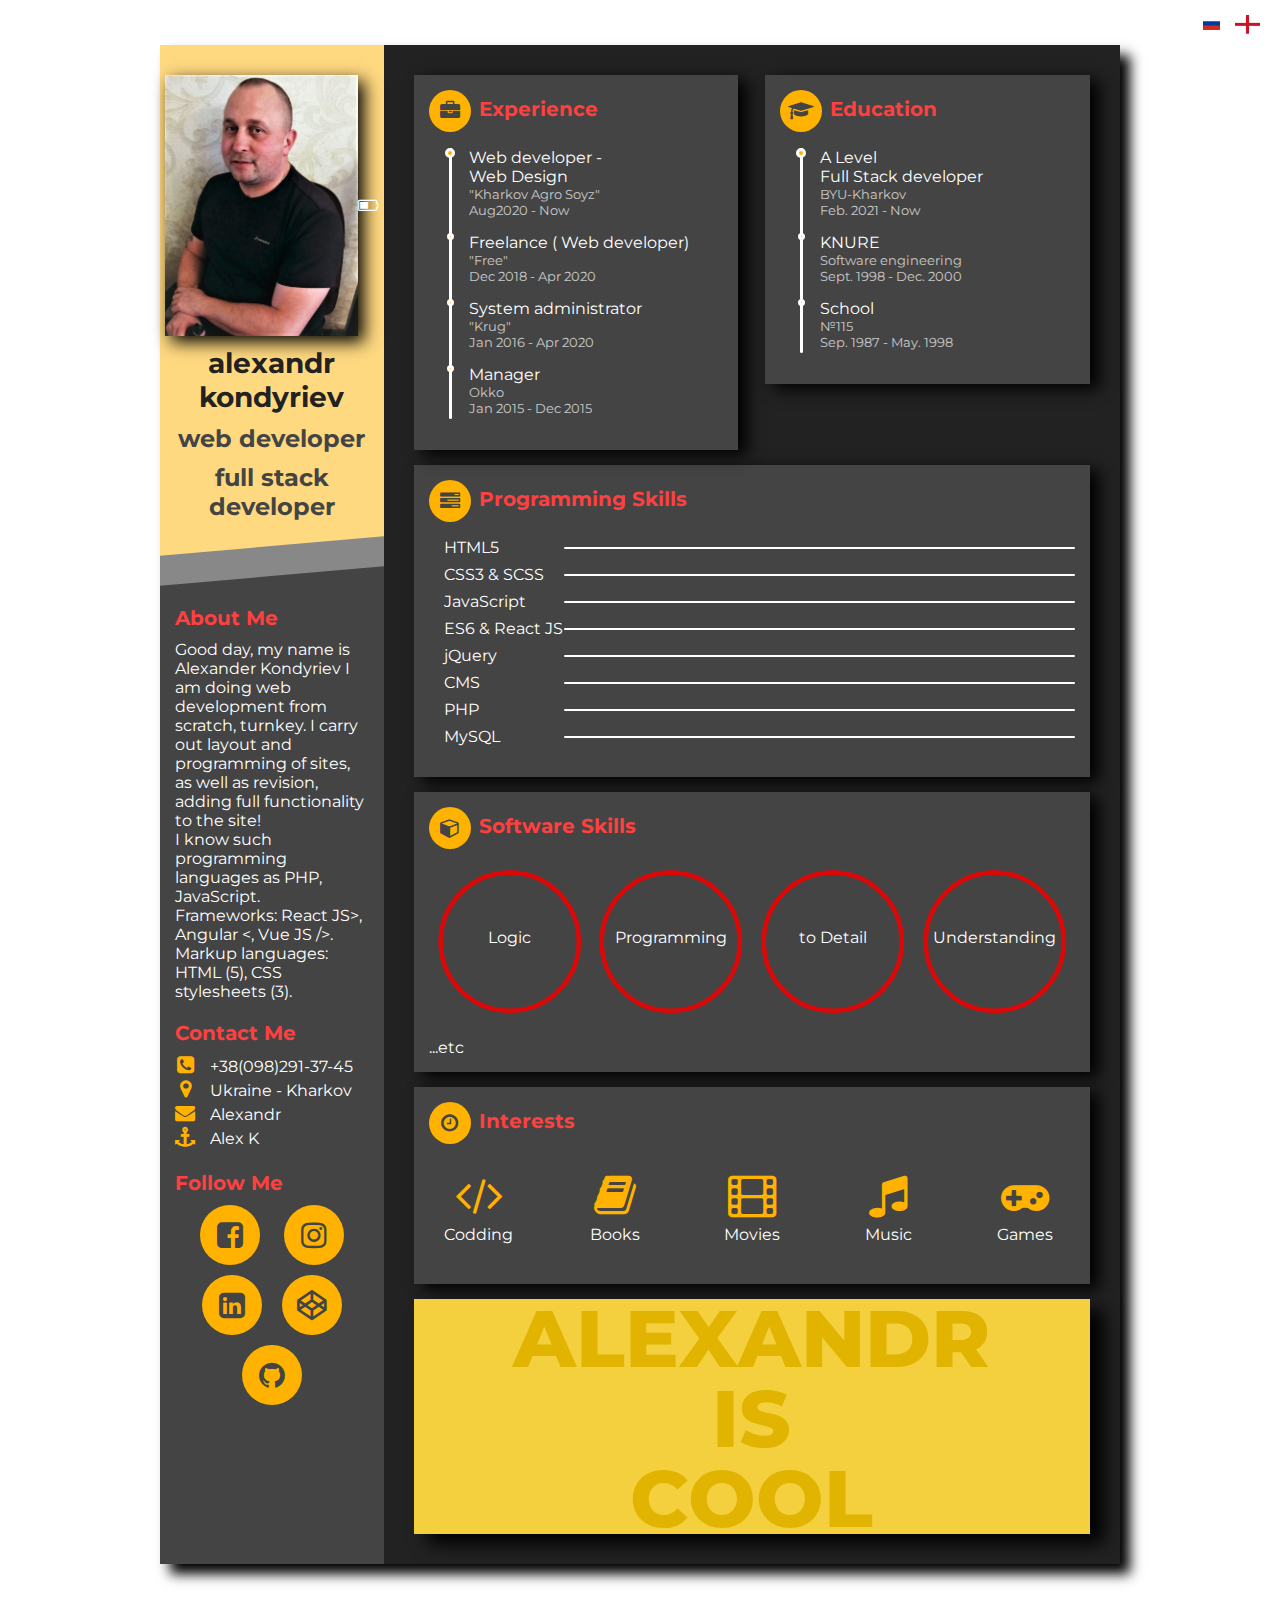
==== index.html @ 62c86c57 "Resume" ====
<!DOCTYPE html>
<html lang="en">
<head>
    <meta charset="UTF-8">
    <meta name="viewport" content="width=device-width, initial-scale=1.0">
    <link rel="stylesheet" href="style.css">
    <title>Resume</title>
    <script src="https://code.jquery.com/jquery-3.4.1.min.js" integrity="sha256-CSXorXvZcTkaix6Yvo6HppcZGetbYMGWSFlBw8HfCJo=" crossorigin="anonymous"></script>
</head>
<body>
  <div class="lang">
    <div class="language">
    <div class="ru "> <a href="#"><svg xmlns="http://www.w3.org/2000/svg" id="flag-icon-css-ru" viewBox="0 0 640 480">
      <g fill-rule="evenodd" stroke-width="1pt">
        <path fill="#fff" d="M0 0h640v480H0z"/>
        <path fill="#0039a6" d="M0 160h640v320H0z"/>
        <path fill="#d52b1e" d="M0 320h640v160H0z"/>
      </g>
    </svg>ru</a></div>
    <div class="en"> <a href="#"><svg xmlns="http://www.w3.org/2000/svg" id="flag-icon-css-gb-eng" viewBox="0 0 640 480">
      <path fill="#fff" d="M0 0h640v480H0z"/>
      <path fill="#ce1124" d="M281.6 0h76.8v480h-76.8z"/>
      <path fill="#ce1124" d="M0 201.6h640v76.8H0z"/>
    </svg> en</a></div>
  </div>
  </div>
    <div class="resume">
        <div class="base">
          <div class="profile">
            <div class="photo">
              <img src="img/my photo.jpg" alt="">
              <i class="fa fa-battery-half" aria-hidden="true"></i>
            </div>
            <div class="info">
              <h1 class="name">Alexandr Kondyriev</h1>
              <h2 class="job">Web developer</h2>
              <h2 class="job">Full Stack developer</h2>
            </div>
          </div>
          <div class="about">
            <h3>About Me</h3>Good day, my name is Alexander Kondyriev
            I am doing web development from scratch, turnkey.
            I carry out layout and programming of sites, as well as revision, adding full functionality to the site!<br>
            I know such programming languages ​​as PHP, JavaScript.<br>
            Frameworks: React JS>, Angular <, Vue JS />.
            Markup languages: HTML (5), CSS stylesheets (3).
          </div>
          <div class="contact">
            <h3>Contact Me</h3>
            <div class="call"><a href="tel:80982913745"><i class="fa fa-phone-square" aria-hidden="true"></i><span>+38(098)291-37-45</span></a></div>
            <div class="address"><a href="https://www.google.com/maps/place/%D0%A0%D0%BE%D1%81%D1%82+%D0%A5%D0%BE%D0%BB%D0%BE%D0%B4%D0%BD%D0%BE%D0%B3%D0%BE%D1%80%D1%81%D0%BA%D0%B8%D0%B9/@49.9887131,36.2101151,13z/data=!4m13!1m7!3m6!1s0x4127a09f63ab0f8b:0x2d4c18681aa4be0a!2z0KXQsNGA0YzQutC-0LIsINCl0LDRgNGM0LrQvtCy0YHQutCw0Y8g0L7QsdC70LDRgdGC0Yw!3b1!8m2!3d49.9935!4d36.230383!3m4!1s0x4127a1b22db50aef:0x34bfd02b66ab038f!8m2!3d49.9849241!4d36.1866474"><i class="fa fa-map-marker" aria-hidden="true"></i><span>Ukraine - Kharkov</span></a>
            </div>
            <div class="email"><a href="mailto:alexanderkonorxv@gmail.com"><i class="fa fa-envelope" aria-hidden="true"></i><span>Alexandr</span></a></div>
            <div class="website"><a href="#" target="_blank"><i class="fa fa-anchor" aria-hidden="true"></i><span>Alex K</span></a></div>
          </div>
          <div class="follow">
            <h3>Follow Me</h3>
            <div class="box">
              <a href="https://www.facebook.com/mister.kondyrev/" target="_blank"><i class="fa fa-facebook-square" aria-hidden="true"></i></a>
              <a href="https://www.instagram.com/alexandrus.fox/" target="_blank"><i class="fa fa-instagram" aria-hidden="true"></i></a>
              <!--<a href="https://www.pinterest.com/astronaomical/" target="_blank"><i class="fab fa-pinterest"></i></a>-->
              <a href="https://www.linkedin.com/in/alexandr-kondyriev/" target="_blank"><i class="fa fa-linkedin-square" aria-hidden="true"></i>
              <a href="https://codepen.io/alex-158" target="_blank"><i class="fa fa-codepen" aria-hidden="true"></i></a>
              <a href="https://github.com/Alex-158" target="_blank"><i class="fa fa-github" aria-hidden="true"></i></a>
            </div>
          </div>
        </div>
        <div class="func">
          <div class="work">
            <h3><i class="fa fa-briefcase"></i>Experience</h3>
            <ul>
              <li><span>Web developer -<br>Web Design</span><small>"Kharkov Agro Soyz"</small><small>Aug2020 - Now</small></li>
              <li><span>Freelance ( Web developer)</span><small>"Free"</small><small>Dec 2018 - Apr 2020</small></li>
              <li><span>System administrator</span><small>"Krug"</small><small>Jan 2016 - Apr 2020</small></li>
              <li><span>Manager</span><small>Okko</small><small>Jan 2015 - Dec 2015</small></li>
            </ul>
          </div>
          <div class="edu">
            <h3><i class="fa fa-graduation-cap"></i>Education</h3>
            <ul>
              <li><span>A Level<br>Full Stack developer</span><small>BYU-Kharkov</small><small>Feb. 2021 - Now</small></li>
              <li><span>KNURE</span><small>Software engineering</small><small>Sept. 1998 - Dec. 2000</small></li>
              <li><span> School</span><small>№115</small><small>Sep. 1987 - May. 1998</small></li>
            </ul>
          </div>
          <div class="skills-prog">
            <h3><i class="fa fa-tasks" aria-hidden="true"></i>Programming Skills</h3>
            <ul>
              <li data-percent="95"><span>HTML5</span>
                <div class="skills-bar">
                  <div class="bar"></div>
                </div>
              </li>
              <li data-percent="90"><span>CSS3 & SCSS</span>
                <div class="skills-bar">
                  <div class="bar"></div>
                </div>
              </li>
              <li data-percent="55"><span>JavaScript</span>
                <div class="skills-bar">
                  <div class="bar"></div>
                </div>
              </li>
              <li data-percent="50"><span> ES6 & React JS</span>
                <div class="skills-bar">
                  <div class="bar"></div>
                </div>
              </li>
              <li data-percent="45"><span>jQuery</span>
                <div class="skills-bar">
                  <div class="bar"></div>
                </div>
              </li>
              <li data-percent="40"><span>CMS</span>
                <div class="skills-bar">
                  <div class="bar"></div>
                </div>
              </li>
              <li data-percent="35"><span>PHP</span>
                <div class="skills-bar">
                  <div class="bar"></div>
                </div>
              </li>
              <li data-percent="30"><span>MySQL</span>
                <div class="skills-bar">
                  <div class="bar"></div>
                </div>
              </li>
            </ul>
          </div>
          <div class="skills-soft">
            <h3><i class="fa fa-cube" aria-hidden="true"></i>Software Skills</h3>
            <ul>
              <li data-percent="92">
                <svg viewbox="0 0 100 100">
                  <circle cx="50" cy="50" r="45"></circle>
                  <circle class="cbar" cx="50" cy="50" r="45"></circle>
                </svg><span>Logic</span><small></small>
              </li>
              <li data-percent="85">
                <svg viewbox="0 0 100 100">
                  <circle cx="50" cy="50" r="45"></circle>
                  <circle class="cbar" cx="50" cy="50" r="45"></circle>
                </svg><span>Programming</span><small></small>
              </li>
              <li data-percent="96">
                <svg viewbox="0 0 100 100">
                  <circle cx="50" cy="50" r="45"></circle>
                  <circle class="cbar" cx="50" cy="50" r="45"></circle>
                </svg><span> to Detail</span><small></small>
              </li>
              <li data-percent="99">
                <svg viewbox="0 0 100 100">
                  <circle cx="50" cy="50" r="45"></circle>
                  <circle class="cbar" cx="50" cy="50" r="45"></circle>
                </svg><span>Understanding </span><small></small>
              </li>
            </ul>
            ...etc
          </div>
          <div class="interests">
            <h3><i class="fa fa-clock-o" aria-hidden="true"></i>Interests</h3>
            <div class="interests-items">
              <div class="art"><i class="fa fa-code" aria-hidden="true"></i><span>Codding</span></div>
              <div class="art"><i class="fa fa-book" aria-hidden="true"></i><span>Books</span></div>
              <div class="movies"><i class="fa fa-film" aria-hidden="true"></i><span>Movies</span></div>
              <div class="music"><i class="fa fa-music" aria-hidden="true"></i><span>Music</span></div>
              <div class="games"><i class="fa fa-gamepad" aria-hidden="true"></i><span>Games</span></div>
            </div>
          </div>
          <div class="canvas">
            <div class="words word-1">
              <span>A</span>
              <span>L</span>
              <span>E</span>
              <span>X</span>
              <span>A</span>
              <span>N</span>
              <span>D</span>
              <span>R</span>
            </div>
            
            <div class="words word-2">
              <span>I</span>
              <span>S</span>
            </div>
            
            <div class="words word-3">
              <span>C</span>
              <span>O</span>
              <span>O</span>
              <span>L</span>
            </div>
          </div>
        
        </div>
      </div>
     
      <script src="index.js"></script>
    
</body>
</html>
---- style.css ----
@import url("https://fonts.googleapis.com/css?family=Montserrat");
@import url("https://netdna.bootstrapcdn.com/font-awesome/4.1.0/css/font-awesome.min.css");
:root{
--darkest-blue: #222;
--darker-blue: #444;
--dark-blue: #888;
--medium-blue: #CCC;
--light-blue: #DDD;
--lighter-blue: #5c6bc0;
--lightest-blue: #9fa8da;
--white: #FFF;
--black: #000;
--orange: #ffb300;
--yellow: #fdd835;
}


*,
*:before,
*:after {
  -webkit-box-sizing: inherit;
  -moz-box-sizing: inherit;
  box-sizing: inherit;
}

html,
body {
  -webkit-box-sizing: border-box;
  -moz-box-sizing: border-box;
  box-sizing: border-box;
  margin: 0;
  padding: 0;
  -webkit-transition: 0.5s;
  transition: 0.5s;
  background: var(--white);
  cursor: default;
  font-family: "Montserrat", sans-serif;
  font-size: 16px;
}

a {
  text-decoration: none;
  color: #fff;
  display: block;
  transition-duration: 0.3s;
}

ul {
  list-style-type: none;
  padding: 0;
}


h3 {
  color: #ff4040;
  margin: 10px 0;
  font-size: 1.25em;
}

.resume {
  width: 960px;
  background: var(--darkest-blue);
  color: var(--white);
  margin: 45px auto;
  box-shadow: 10px 10px 12px var(--black);
  position: relative;
  display: flex;
}
.resume .base,
.resume .func {
  box-sizing: border-box;
  float: left;
}
.resume .base > div,
.resume .func > div {
  padding-bottom: 10px;
}
.resume .base > div:last-of-type,
.resume .func > div:last-of-type {
  padding-bottom: 0;
}
.resume .base {
  width: 30%;
  padding: 30px 15px;
  background: var(--darker-blue);
  color: var(--white);
}
.resume .base .profile {
  background: #ffd980;
  padding: 30px 15px 40px 15px;
  margin: -30px -15px 45px -15px;
  position: relative;
  z-index: 2;
}
.resume .base .profile::after {
  content: "";
  position: absolute;
  background: var(--dark-blue);
  width: 100%;
  height: 30px;
  bottom: -15px;
  left: 0;
  transform: skewY(-5deg);
  z-index: -1;
}
.resume .base .profile .photo img {
  width: 100%;
  box-shadow: 6px 6px 16px black;
}
.resume .base .profile .photo {
  display: flex;
  justify-content: center;
  align-items: center;
}
.lang{
  display: flex;
  position: absolute;
  top: 15px;
  right: 20px;
}
.language{
 padding-left: 10px;
 display: flex;
}
.ru{
  padding-right: 15px;
}
.resume .base .profile .fa-rocket {
  font-size: 100px;
  text-align: center;
  margin: auto;
  color: var(--darker-blue);
}
.resume .base .profile .info {
  text-align: center;
  color: var(--white);
}
.resume .base .profile .info .name {
  margin-top: 10px;
  margin-bottom: 0;
  font-size: 1.75em;
  text-transform: lowercase;
  color: var(--darkest-blue);
}
.resume .base .profile .info .job {
  margin-top: 10px;
  margin-bottom: 0;
  font-size: 1.5em;
  text-transform: lowercase;
  color: var(--darker-blue);
}
.canvas{
  margin-top: 15px;
  background:#f4d03f;
  text-align: center;
  height: 235px;
  box-shadow: 14px 10px 17px black
}
.words {
  color: #e0b400;
  font-size: 0;
  font-weight: 800;
  line-height: 1;
}

.words span {
  font-size: 5rem;
  display: inline-block;
  animation: move 3s ease-in-out infinite;
}

@keyframes move {
  0% {
    transform: translate(-30%, 0);
  }
  50% {
    text-shadow: 0 25px 50px rgba(0, 0, 0, 0.75);
  }
  100% {
    transform: translate(30%, 0);
  }
}

.words span:nth-child(2) {
  animation-delay: 0.5s;
}

.words span:nth-child(3) {
  animation-delay: 1s;
}

.words span:nth-child(4) {
  animation-delay: 1.5s;
}

.words span:nth-child(5) {
  animation-delay: 2s;
}

.words span:nth-child(6) {
  animation-delay: 2.5s;
}

.words span:nth-child(7) {
  animation-delay: 3s;
}
.resume .base .contact div {
  line-height: 24px;
}
.resume .base .contact div a:hover {
  color: var(--yellow);
}
.resume .base .contact div a:hover span::after {
  width: 100%;
}
.resume .base .contact div:hover i {
  color: var(--yellow);
}
.resume .base .contact div i {
  color: var(--orange);
  width: 20px;
  height: 20px;
  font-size: 20px;
  text-align: center;
  margin-right: 15px;
  transition-duration: 0.3s;
}
.resume .base .contact div span {
  position: relative;
}
.resume .base .contact div span::after {
  content: "";
  position: absolute;
  background: var(--yellow);
  height: 1px;
  width: 0;
  bottom: 0;
  left: 0;
  transition-duration: 0.3s;
}
.resume .base .follow .box {
  text-align: center;
  vertical-align: middle;
}
.resume .base .follow .box a {
  display: inline-block;
  vertical-align: text-bottom;
}
.resume .base .follow .box a:hover i {
  background: var(--yellow);
  border-radius: 5px;
  transform: rotate(45deg) scale(0.8);
}
.resume .base .follow .box a:hover i::before {
  transform: rotate(-45deg) scale(1.5);
}
.resume .base .follow .box i {
  display: inline-block;
  font-size: 30px;
  background: var(--orange);
  width: 60px;
  height: 60px;
  border-radius: 50%;
  line-height: 60px;
  color: var(--darker-blue);
  margin: 0 10px 10px 10px;
  transition-duration: 0.3s;
}
.resume .base .follow .box i::before {
  transition-duration: 0.3s;
}
.resume .base .follow .box i.fa::before {
  display: block;
}
.resume .func {
  width: 100%;
  padding: 30px;
}
.resume .func:hover > div {
  transition-duration: 0.5s;
}
.resume .func:hover > div:hover h3 i {
  transform: scale(1.25);
}
.resume .func:hover > div:not(:hover) {
  opacity: 0.5;
}
.resume .func h3 {
  transition-duration: 0.3s;
  margin-top: 0;
}
.resume .func h3 i {
  color: var(--darker-blue);
  background: var(--orange);
  width: 42px;
  height: 42px;
  font-size: 20px;
  line-height: 42px;
  border-radius: 50%;
  text-align: center;
  vertical-align: middle;
  margin-right: 8px;
  transition-duration: 0.3s;
}
.resume .func .work,
.resume .func .edu {
  float: left;
}
.resume .func .work small,
.resume .func .edu small {
  display: block;
  opacity: 0.7;
}
.resume .func .work ul li,
.resume .func .edu ul li {
  position: relative;
  margin-left: 15px;
  padding-left: 25px;
  padding-bottom: 15px;
}
.resume .func .work ul li:hover::before,
.resume .func .edu ul li:hover::before {
  animation: circle 1.2s infinite;
}
.resume .func .work ul li:hover span,
.resume .func .edu ul li:hover span {
  color: var(--yellow);
}
@keyframes circle {
  from {
    box-shadow: 0 0 0 0px var(--yellow);
  }
  to {
    box-shadow: 0 0 0 6px rgba(255, 255, 255, 0);
  }
}
.resume .func .work ul li:first-of-type::before,
.resume .func .edu ul li:first-of-type::before {
  width: 10px;
  height: 10px;
  left: 1px;
}
.resume .func .work ul li:last-of-type,
.resume .func .edu ul li:last-of-type {
  padding-bottom: 3px;
}
.resume .func .work ul li:last-of-type::after,
.resume .func .edu ul li:last-of-type::after {
  border-radius: 1.5px;
}
.resume .func .work ul li::before,
.resume .func .work ul li::after,
.resume .func .edu ul li::before,
.resume .func .edu ul li::after {
  content: "";
  display: block;
  position: absolute;
}
.resume .func .work ul li::before,
.resume .func .edu ul li::before {
  width: 7px;
  height: 7px;
  border: 3px solid var(--white);
  background: var(--orange);
  border-radius: 50%;
  left: 3px;
  z-index: 1;
}
.resume .func .work ul li::after,
.resume .func .edu ul li::after {
  width: 3px;
  height: 100%;
  background: var(--white);
  left: 5px;
  top: 0;
}
.resume .func .work ul li span,
.resume .func .edu ul li span {
  transition-duration: 0.3s;
}
.resume .func .work {
  width: 48%;
  background: var(--darker-blue);
  padding: 15px;
  margin: 0 4% 15px 0;
  box-shadow: 9px 5px 15px black;
}
.resume .func .edu {
  width: 48%;
  background: var(--darker-blue);
  padding: 15px;
  box-shadow: 9px 5px 15px black;
}
.resume .func .skills-prog {
  clear: both;
  background: var(--darker-blue);
  padding: 15px;
  box-shadow: 9px 5px 15px black;
}
.resume .func .skills-prog ul {
  margin-left: 15px;
}
.resume .func .skills-prog ul li {
  margin-bottom: 8px;
  display: flex;
  align-items: center;
  transition-duration: 0.3s;
}
.resume .func .skills-prog ul li:hover {
  color: var(--yellow);
}
.resume .func .skills-prog ul li:hover .skills-bar .bar {
  background: var(--yellow);
  box-shadow: 0 0 0 1px var(--yellow);
}
.resume .func .skills-prog ul li span {
  display: block;
  width: 120px;
}
.resume .func .skills-prog ul li .skills-bar {
  background: var(--white);
  height: 2px;
  width: calc(100% - 120px);
  position: relative;
  border-radius: 2px;
}
.resume .func .skills-prog ul li .skills-bar .bar {
  position: absolute;
  top: -1px;
  height: 4px;
  background: var(--orange);
  box-shadow: 0 0 0 var(--orange);
  border-radius: 5px;
}
.resume .func .skills-soft {
  clear: both;
  background: var(--darker-blue);
  padding: 15px;
  margin: 15px 0 0;
  box-shadow: 9px 5px 15px black;
}
.resume .func .skills-soft ul {
  display: flex;
  justify-content: space-between;
  text-align: center;
}
.resume .func .skills-soft ul li {
  position: relative;
}
.resume .func .skills-soft ul li:hover svg .cbar {
  stroke: var(--yellow);
  stroke-width: 4px;
}
.resume .func .skills-soft ul li:hover span,
.resume .func .skills-soft ul li:hover small {
  transform: scale(1.2);
}
.resume .func .skills-soft ul li svg {
  width: 95%;
  fill: transparent;
  transform: rotate(-90deg);
}
.resume .func .skills-soft ul li svg circle {
  stroke-width: 1px;
  stroke: var(--white);
}
.resume .func .skills-soft ul li svg .cbar {
  stroke-width: 3px;
  stroke: #dc0808;
  stroke-linecap: round;
}
.resume .func .skills-soft ul li span,
.resume .func .skills-soft ul li small {
  position: absolute;
  display: block;
  width: 100%;
  top: 52%;
  transition-duration: 0.3s;
}
.resume .func .skills-soft ul li span {
  top: 40%;
}
.resume .func .interests {
  background: var(--darker-blue);
  margin: 15px 0 0;
  padding: 15px;
  box-shadow: 9px 5px 15px black;
}
.resume .func .interests-items {
  box-sizing: border-box;
  padding: 0 0 15px;
  width: 100%;
  text-align: center;
  display: flex;
  justify-content: space-between;
}
.resume .func .interests-items div {
  display: flex;
  flex-direction: column;
  justify-content: center;
  align-items: center;
  width: 100px;
  height: 100px;
  border-radius: 50%;
}
.resume .func .interests-items div:hover i {
  transform: scale(1.2);
}
.resume .func .interests-items div:hover span {
  color: var(--yellow);
  transition-duration: 0.3s;
}
.resume .func .interests-items div i {
  font-size: 45px;
  width: 60px;
  height: 60px;
  line-height: 60px;
  color: var(--orange);
  transition-duration: 0.3s;
}
.resume .func .interests-items div span {
  display: block;
}
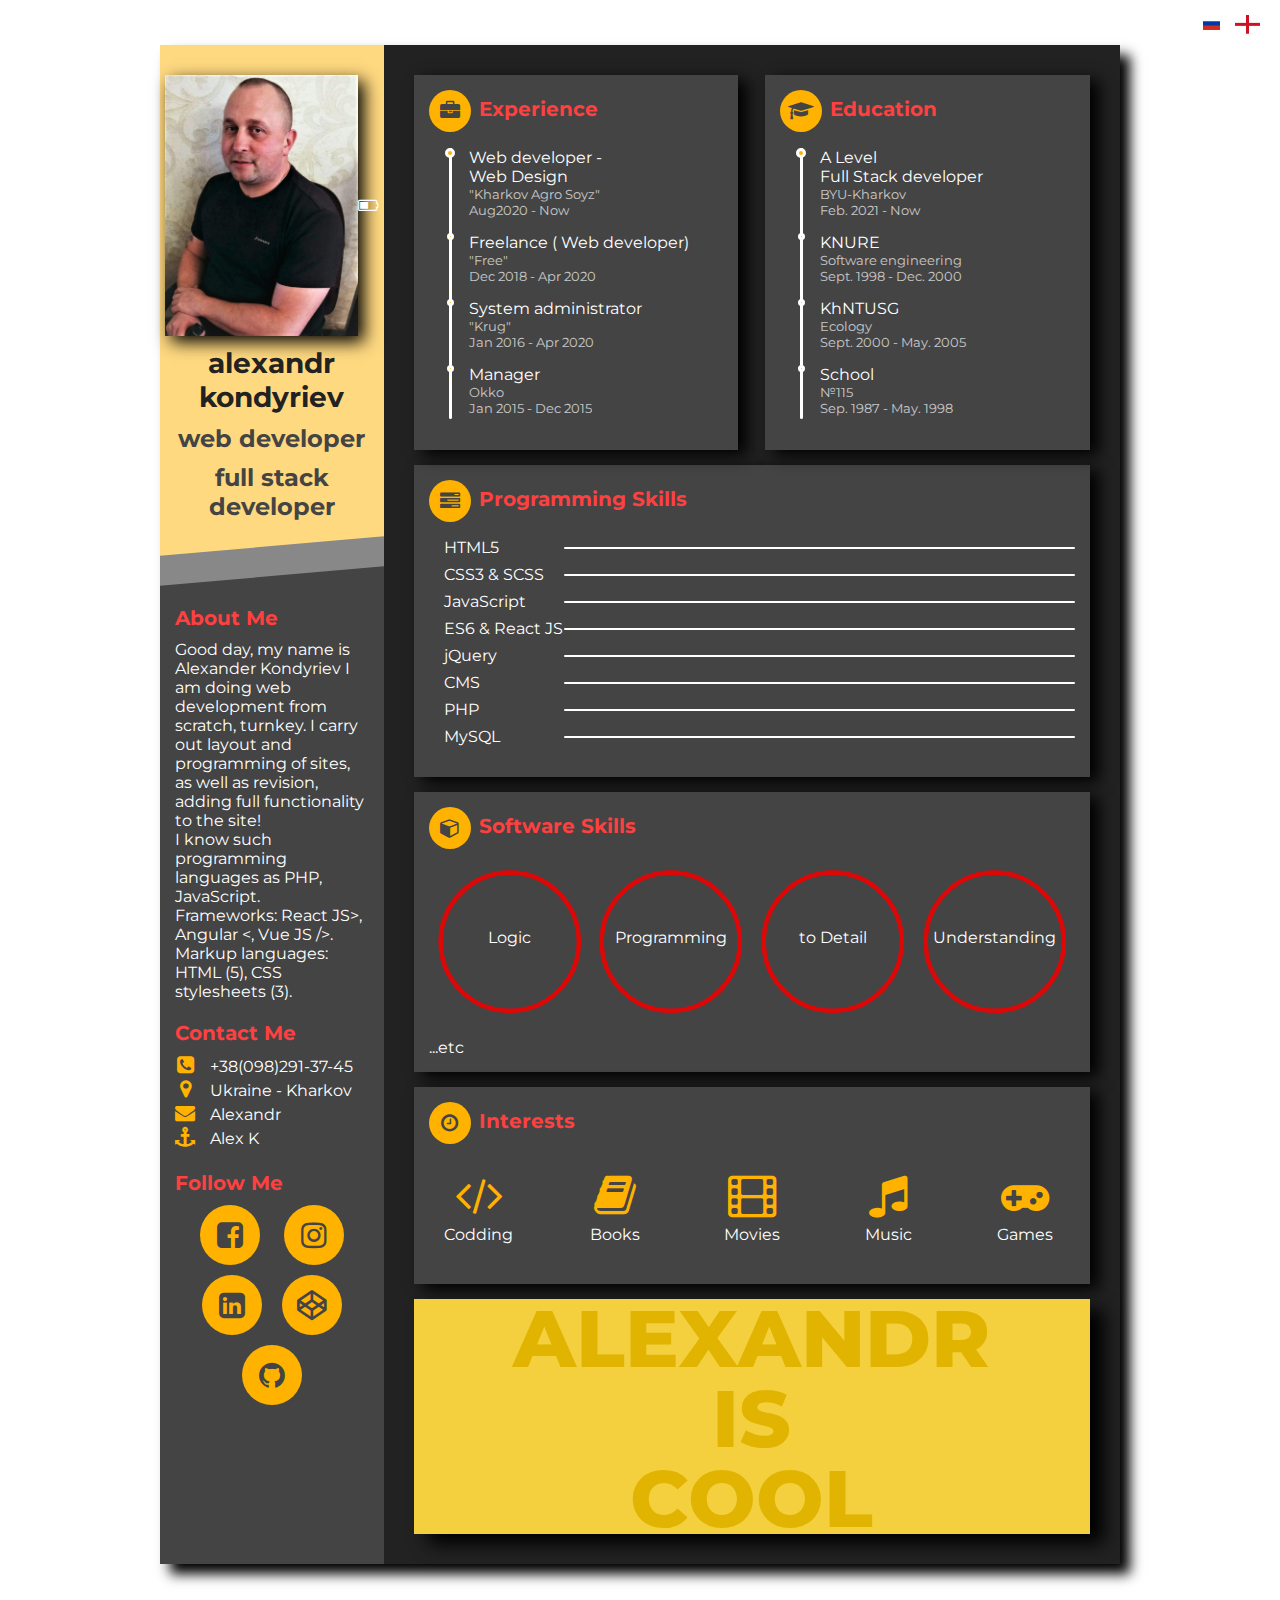
==== commit 2476531b: "Resume" ====
--- a/index.html
+++ b/index.html
@@ -80,6 +80,7 @@
             <ul>
               <li><span>A Level<br>Full Stack developer</span><small>BYU-Kharkov</small><small>Feb. 2021 - Now</small></li>
               <li><span>KNURE</span><small>Software engineering</small><small>Sept. 1998 - Dec. 2000</small></li>
+              <li><span>KhNTUSG</span><small>Ecology</small><small>Sept. 2000 - May. 2005</small></li>
               <li><span> School</span><small>№115</small><small>Sep. 1987 - May. 1998</small></li>
             </ul>
           </div>
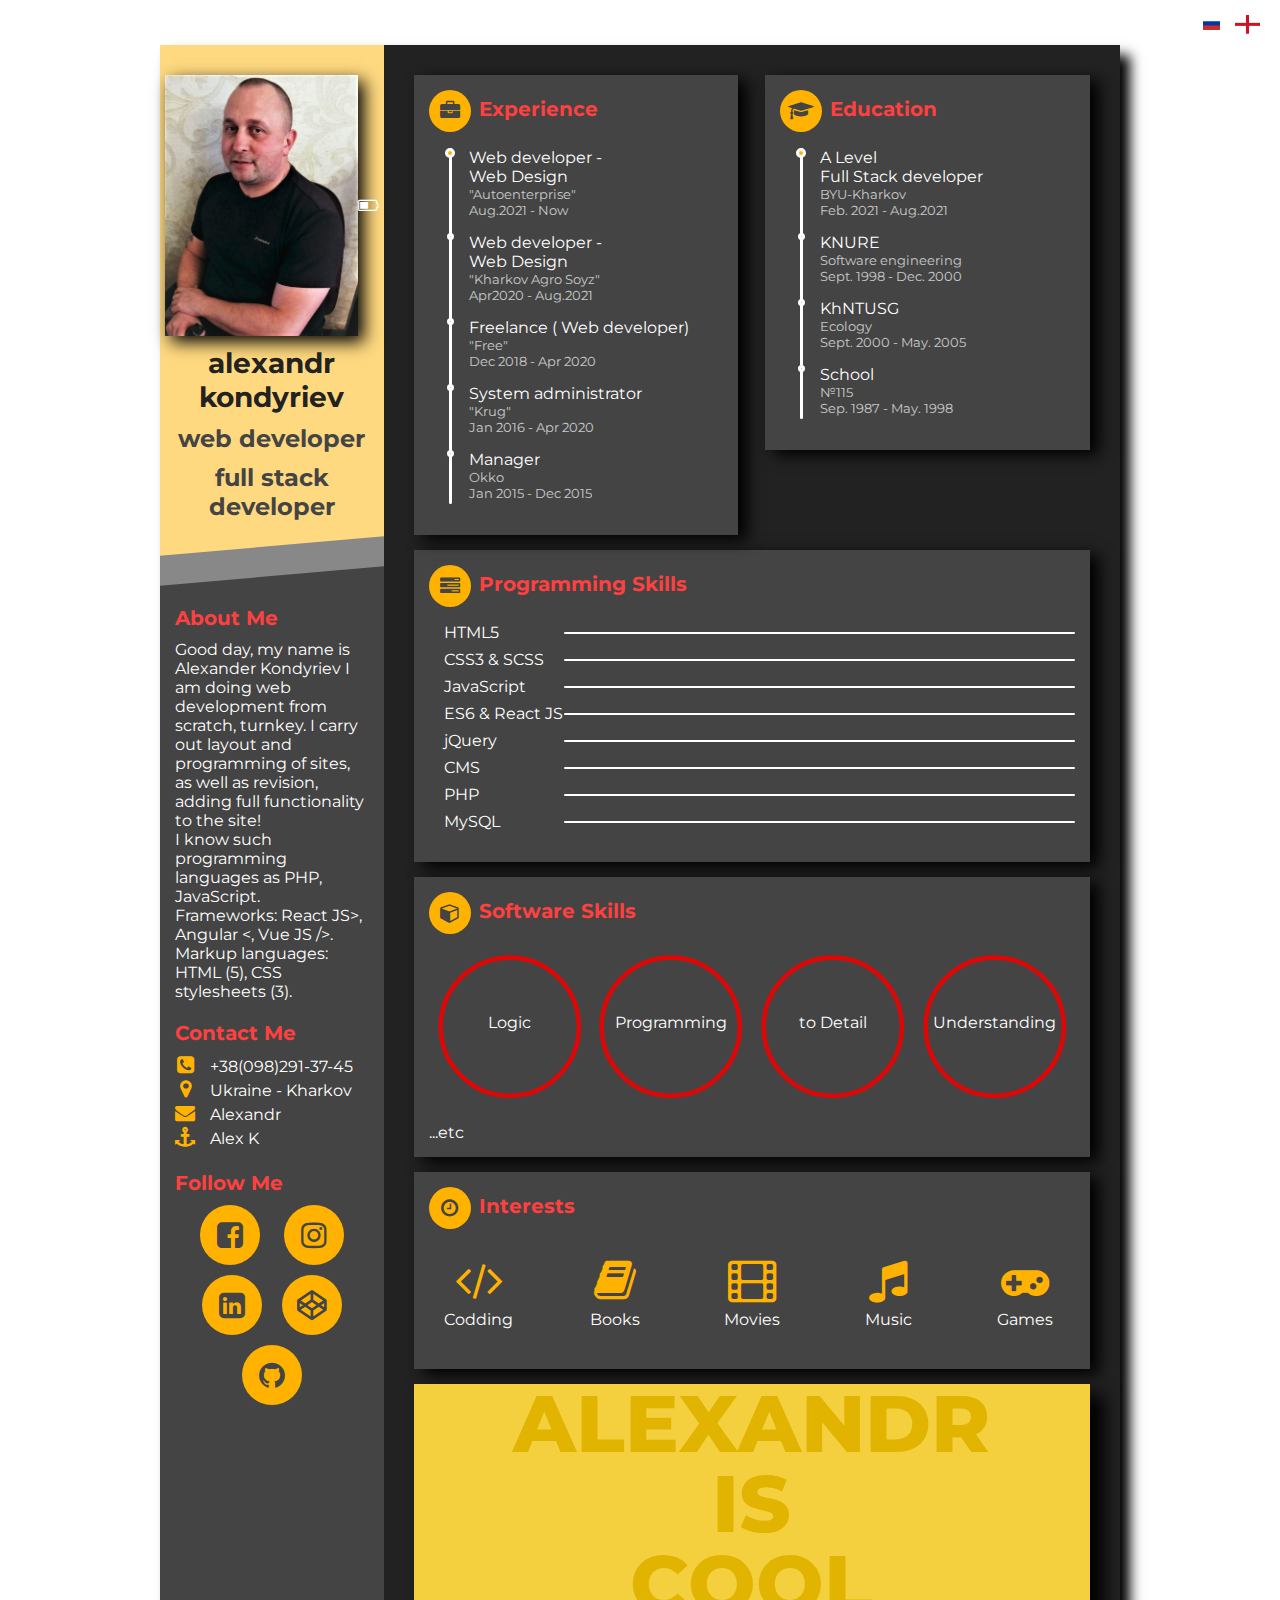
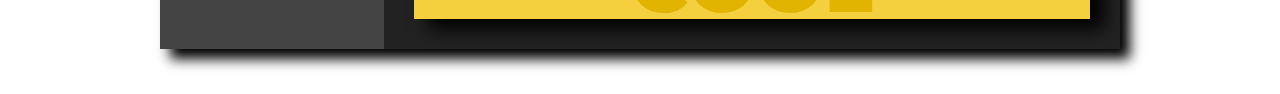
==== commit 5b88b9a6: "Update index.html" ====
--- a/index.html
+++ b/index.html
@@ -69,7 +69,8 @@
           <div class="work">
             <h3><i class="fa fa-briefcase"></i>Experience</h3>
             <ul>
-              <li><span>Web developer -<br>Web Design</span><small>"Kharkov Agro Soyz"</small><small>Aug2020 - Now</small></li>
+              <li><span>Web developer -<br>Web Design</span><small>"Autoenterprise"</small><small>Aug.2021 - Now</small></li> 
+              <li><span>Web developer -<br>Web Design</span><small>"Kharkov Agro Soyz"</small><small>Apr2020 - Aug.2021</small></li>
               <li><span>Freelance ( Web developer)</span><small>"Free"</small><small>Dec 2018 - Apr 2020</small></li>
               <li><span>System administrator</span><small>"Krug"</small><small>Jan 2016 - Apr 2020</small></li>
               <li><span>Manager</span><small>Okko</small><small>Jan 2015 - Dec 2015</small></li>
@@ -78,7 +79,7 @@
           <div class="edu">
             <h3><i class="fa fa-graduation-cap"></i>Education</h3>
             <ul>
-              <li><span>A Level<br>Full Stack developer</span><small>BYU-Kharkov</small><small>Feb. 2021 - Now</small></li>
+              <li><span>A Level<br>Full Stack developer</span><small>BYU-Kharkov</small><small>Feb. 2021 - Aug.2021</small></li>
               <li><span>KNURE</span><small>Software engineering</small><small>Sept. 1998 - Dec. 2000</small></li>
               <li><span>KhNTUSG</span><small>Ecology</small><small>Sept. 2000 - May. 2005</small></li>
               <li><span> School</span><small>№115</small><small>Sep. 1987 - May. 1998</small></li>
@@ -200,4 +201,4 @@
       <script src="index.js"></script>
     
 </body>
-</html>+</html>
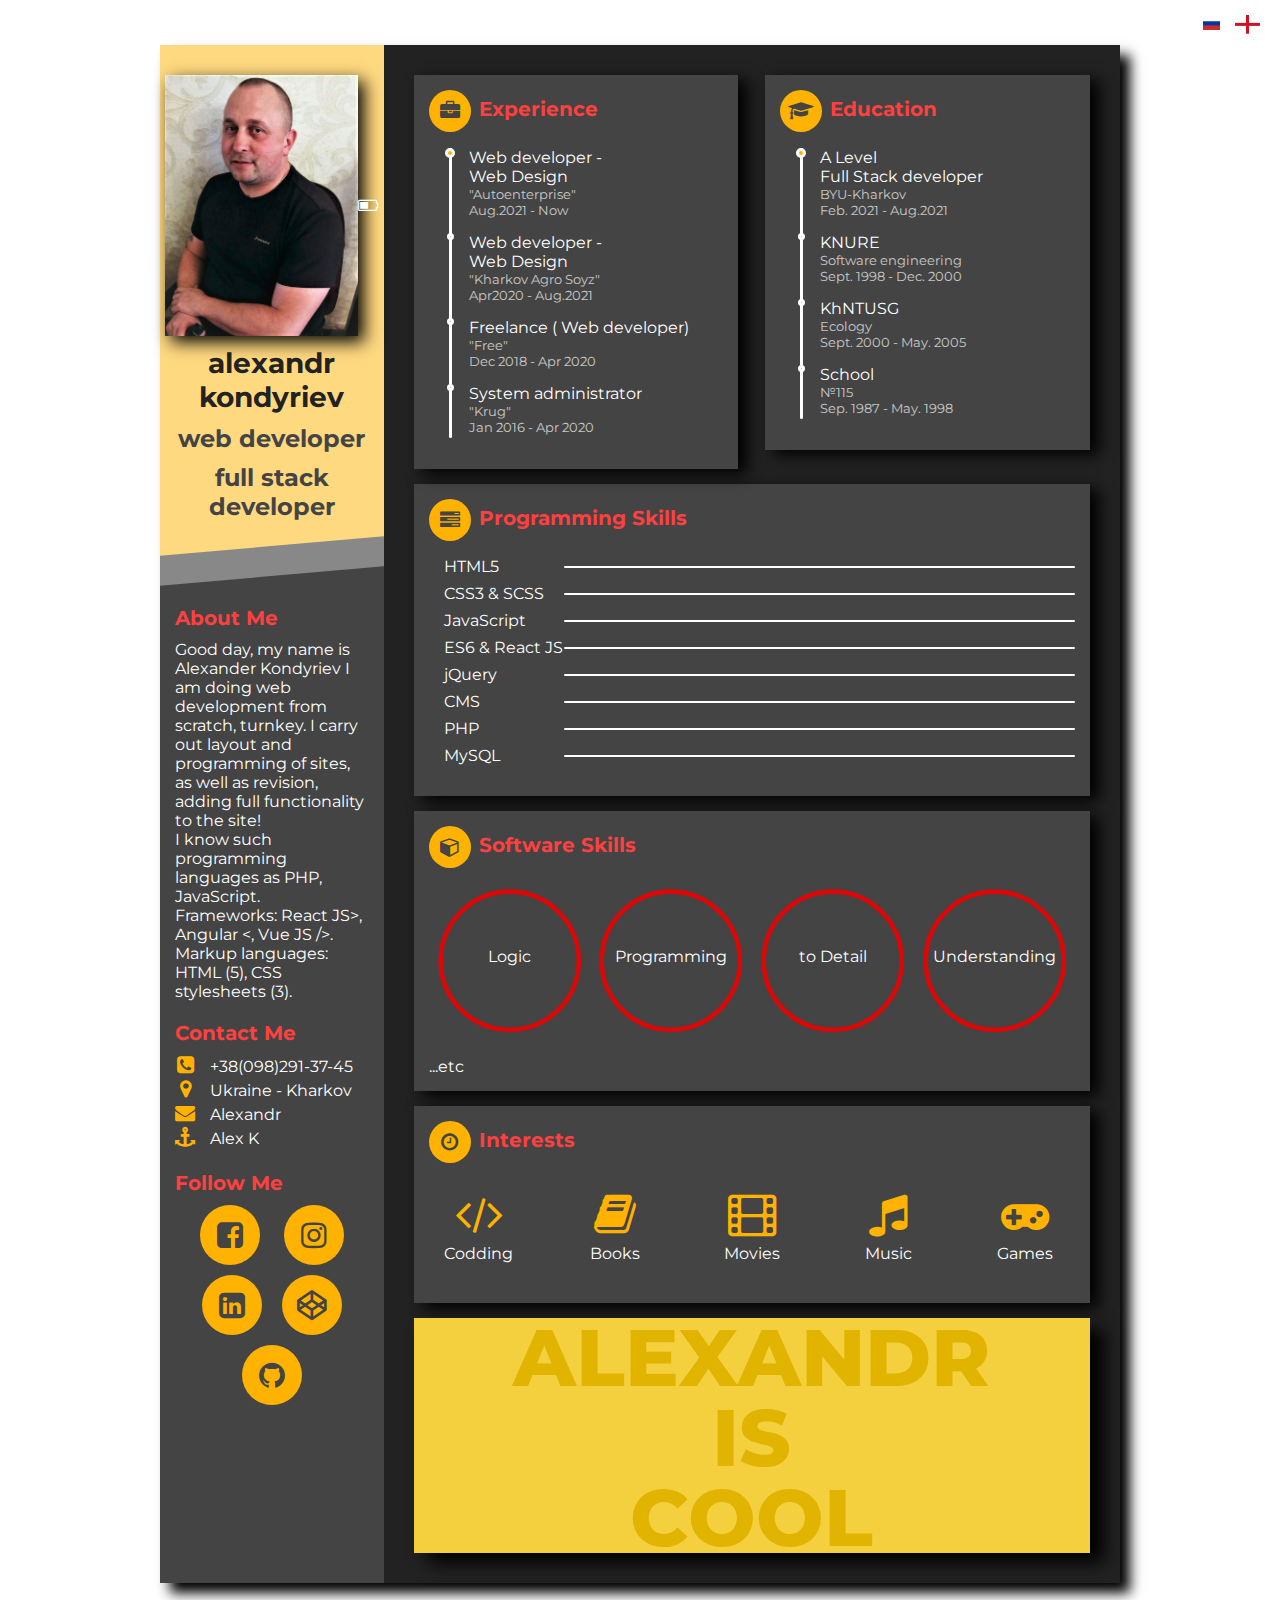
==== commit 4a8380d8: "Update index.html" ====
--- a/index.html
+++ b/index.html
@@ -73,7 +73,6 @@
               <li><span>Web developer -<br>Web Design</span><small>"Kharkov Agro Soyz"</small><small>Apr2020 - Aug.2021</small></li>
               <li><span>Freelance ( Web developer)</span><small>"Free"</small><small>Dec 2018 - Apr 2020</small></li>
               <li><span>System administrator</span><small>"Krug"</small><small>Jan 2016 - Apr 2020</small></li>
-              <li><span>Manager</span><small>Okko</small><small>Jan 2015 - Dec 2015</small></li>
             </ul>
           </div>
           <div class="edu">
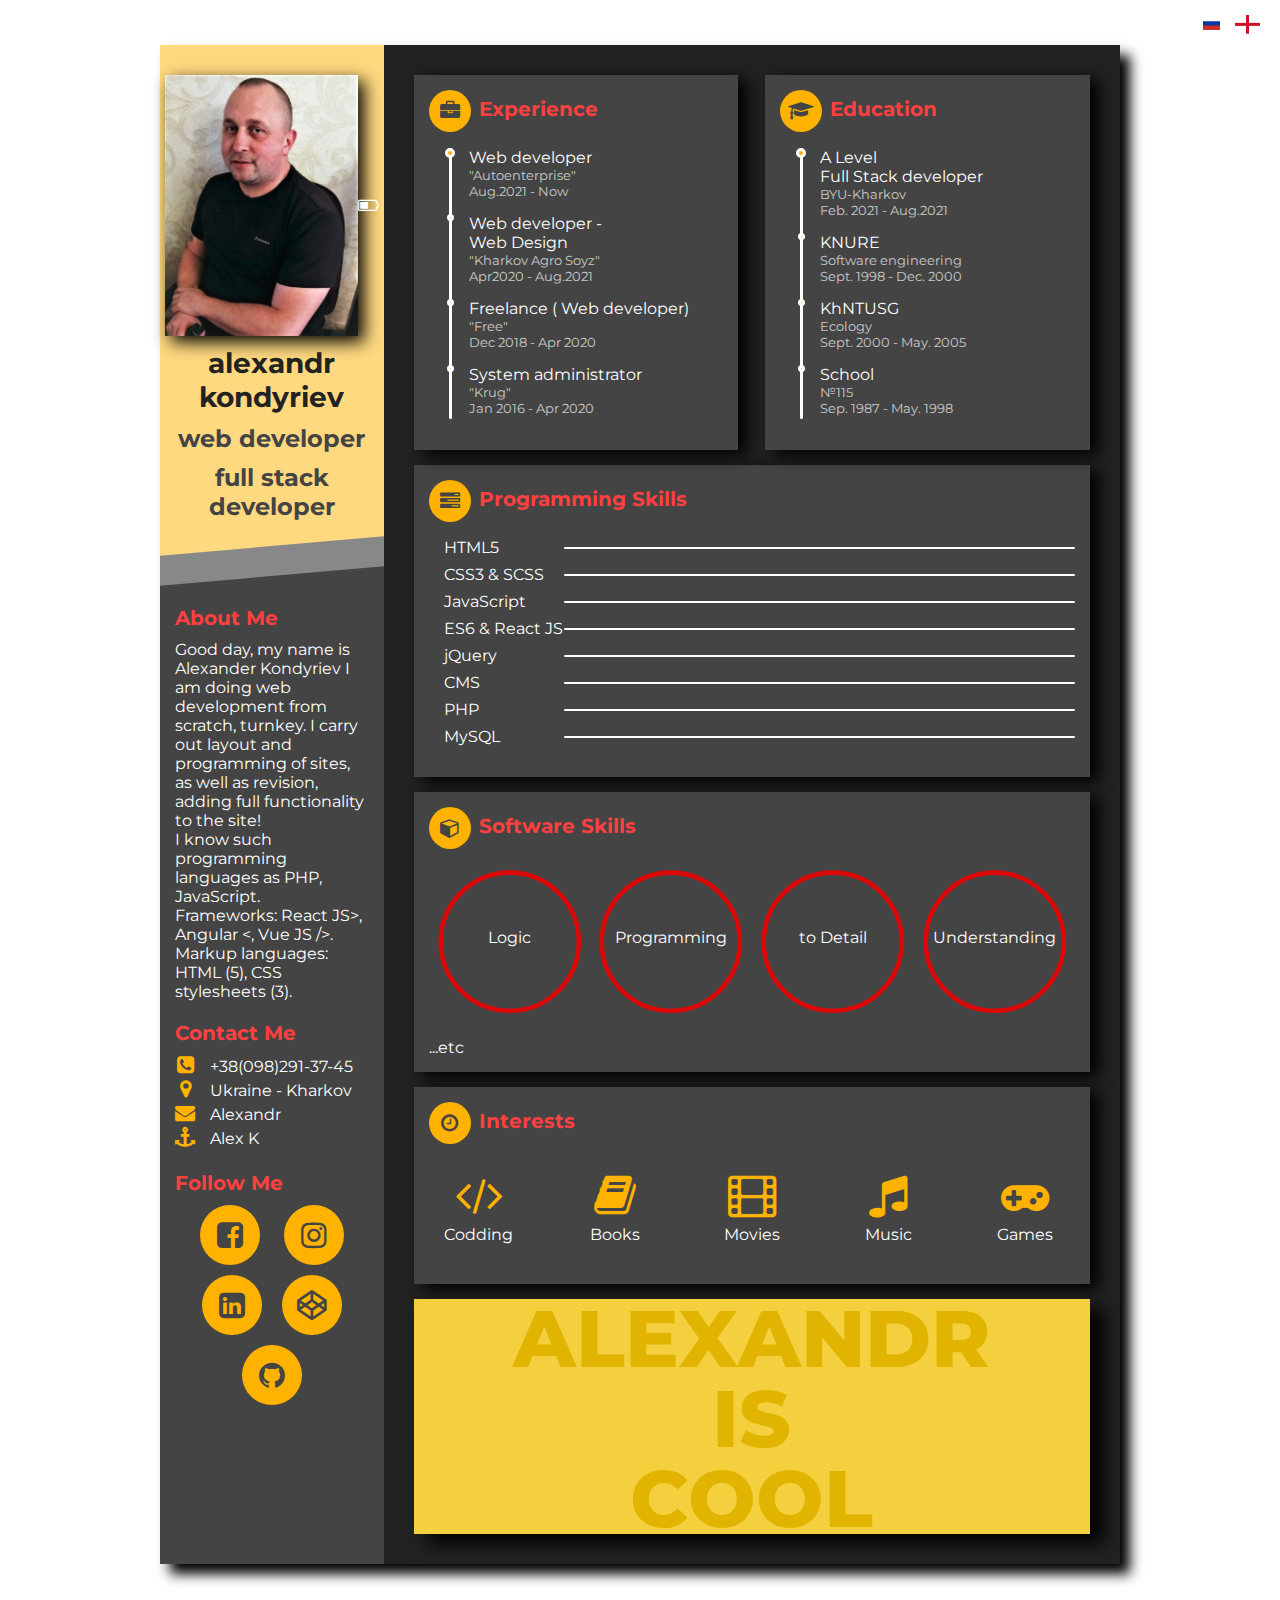
==== commit 00d91dca: "Update index.html" ====
--- a/index.html
+++ b/index.html
@@ -69,7 +69,7 @@
           <div class="work">
             <h3><i class="fa fa-briefcase"></i>Experience</h3>
             <ul>
-              <li><span>Web developer -<br>Web Design</span><small>"Autoenterprise"</small><small>Aug.2021 - Now</small></li> 
+              <li><span>Web developer</span><small>"Autoenterprise"</small><small>Aug.2021 - Now</small></li> 
               <li><span>Web developer -<br>Web Design</span><small>"Kharkov Agro Soyz"</small><small>Apr2020 - Aug.2021</small></li>
               <li><span>Freelance ( Web developer)</span><small>"Free"</small><small>Dec 2018 - Apr 2020</small></li>
               <li><span>System administrator</span><small>"Krug"</small><small>Jan 2016 - Apr 2020</small></li>
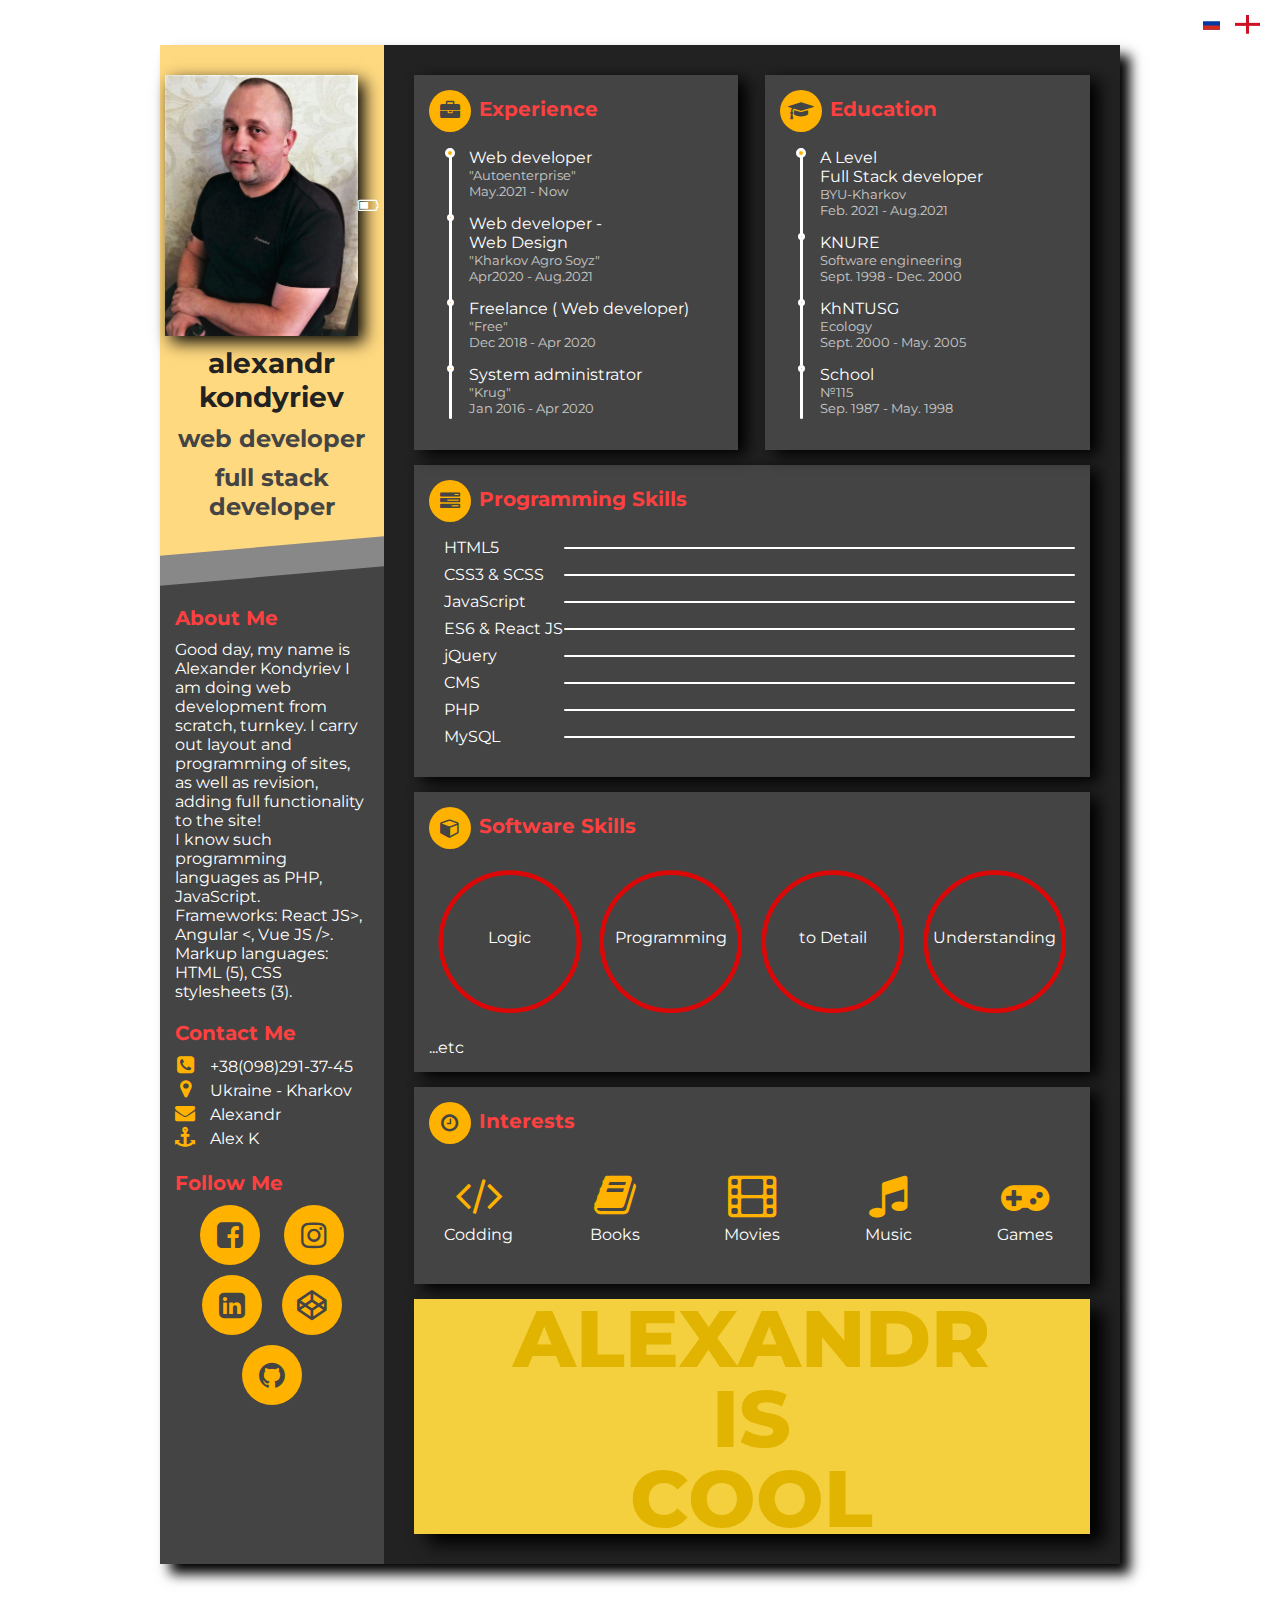
==== commit 52f65283: "modified" ====
--- a/index.html
+++ b/index.html
@@ -69,7 +69,7 @@
           <div class="work">
             <h3><i class="fa fa-briefcase"></i>Experience</h3>
             <ul>
-              <li><span>Web developer</span><small>"Autoenterprise"</small><small>Aug.2021 - Now</small></li> 
+              <li><span>Web developer</span><small>"Autoenterprise"</small><small>May.2021 - Now</small></li> 
               <li><span>Web developer -<br>Web Design</span><small>"Kharkov Agro Soyz"</small><small>Apr2020 - Aug.2021</small></li>
               <li><span>Freelance ( Web developer)</span><small>"Free"</small><small>Dec 2018 - Apr 2020</small></li>
               <li><span>System administrator</span><small>"Krug"</small><small>Jan 2016 - Apr 2020</small></li>
@@ -102,12 +102,12 @@
                   <div class="bar"></div>
                 </div>
               </li>
-              <li data-percent="50"><span> ES6 & React JS</span>
-                <div class="skills-bar">
-                  <div class="bar"></div>
-                </div>
-              </li>
-              <li data-percent="45"><span>jQuery</span>
+              <li data-percent="60"><span> ES6 & React JS</span>
+                <div class="skills-bar">
+                  <div class="bar"></div>
+                </div>
+              </li>
+              <li data-percent="40"><span>jQuery</span>
                 <div class="skills-bar">
                   <div class="bar"></div>
                 </div>
